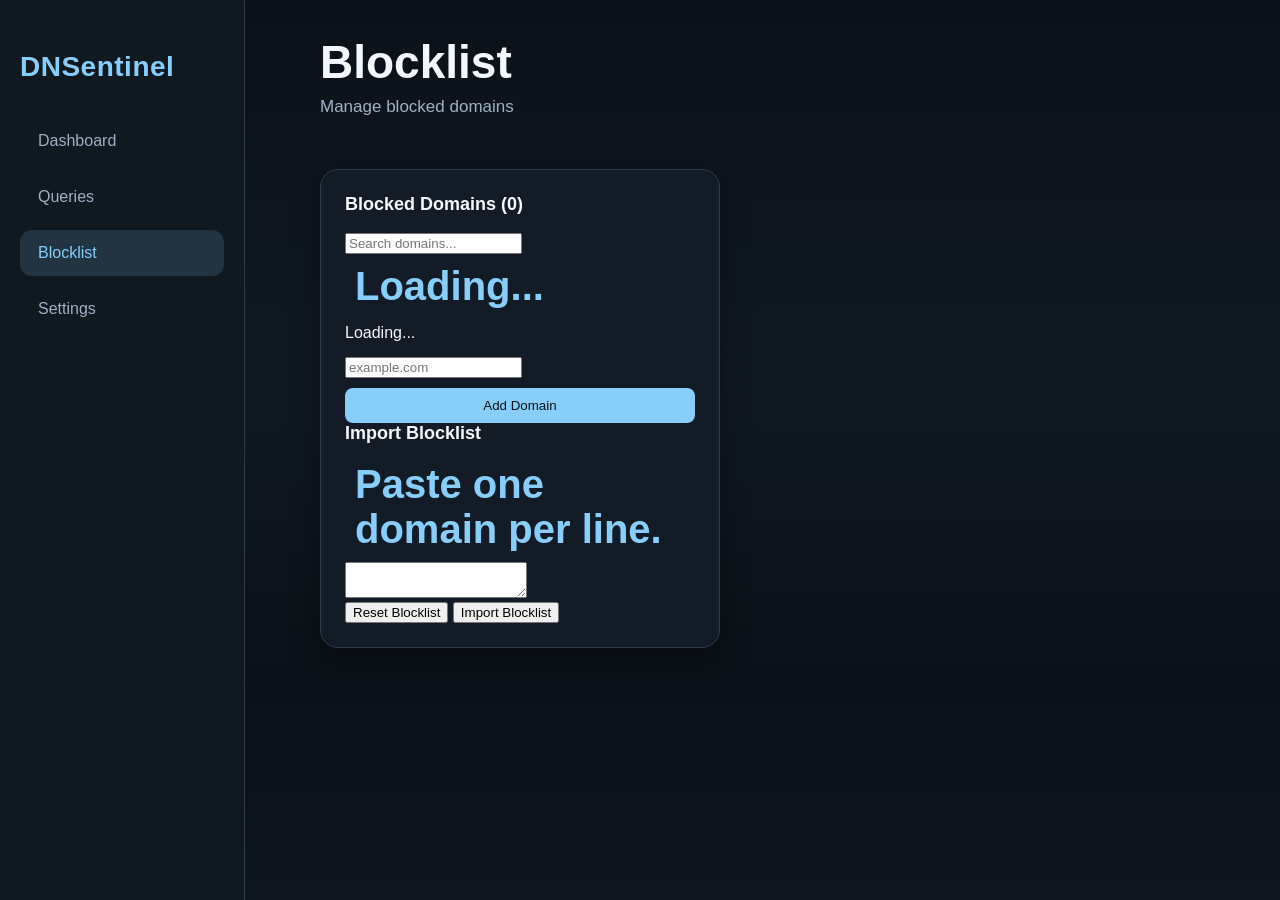
==== data/blocklist.html @ ae34e049 "Redesign dashboard layout and modernize UI" ====
<!DOCTYPE html>
<html>

<head>
    <meta charset="UTF-8">
    <title>DNSentinel - Blocklist</title>
    <link rel="stylesheet" href="style.css">
</head>

<body>

    <div class="sidebar">
        <h2>DNSentinel</h2>

        <a href="/">
            Dashboard
        </a>

        <a href="/queries.html">
            Queries
        </a>

        <a href="/blocklist.html" class="active">
            Blocklist
        </a>

        <a href="/settings.html">
            Settings
        </a>
    </div>

    <div class="content">
        <div class="header">
            <div>
                <h1>Blocklist</h1>

                <p class="subtitle">
                    Manage blocked domains
                </p>
            </div>
        </div>
    

        <div class="card blocklist-card">

            <h2>Blocked Domains
                <span id="blocklist-count">(0)</span>
            </h2>
            <input
                id="blocklist-search"
                type="text"
                placeholder="Search domains...">
            <p id="blocklist-results">
                Loading...
            </p>
            <div id="blocklist">
                Loading...
            </div>

            <input
                id="new-domain"
                type="text"
                placeholder="example.com"
            >

            <button id="add-domain">
                Add Domain
            </button>

            <h2> Import Blocklist</h2>

            <p>
                Paste one domain per line.
            </p>

            <textarea
                id="import-list"
                placeholder="doubleclick.net
            ads.google.com
            tracker.com">
        </textarea>

        <br>
        <button id="reset-blocklist">
            Reset Blocklist
        </button>
        <button id="import-button">
            Import Blocklist
        </button>
        <p id="import-progress" class="hidden">
            Importing blocklist. Please wait...
        </p>

        <div id="import-summary" class="summary-card hidden">

            <h3>
                Import Complete
            </h3>


        <p>
            Added:
            <span id="import-added"></span>
        </p>

        <p>
            Duplicates:
            <span id="import-duplicates">0</span>
        </p>

        <p>
            Ignored:
            <span id="import-ignored">0</span>
        </p>

        <button id="close-summary">
            Close
        </button>

        
        </div>
    </div>
    </div>

    <script src="/blocklist.js"></script>
</body>
</html>
---- data/style.css ----
:root {
    --background:#0b1118;

    --surface:#131c26;

    --surface-light:#1b2633;

    --sidebar:#101820;

    --border:#2b3b4c;

    --primary:#87CEFA;

    --primary-dark:#5bb7f5;

    --accent:#4ea8ff;

    --success:#00d084;

    --warning:#ffb020;

    --danger:#ff4d4d;

    --text:#f4f8fb;

    --secondary-text:#9fb1c3;

    --shadow:0 12px 30px rgba(0,0,0,.35);

    --radius:18px;

    --checking:#94a3b8;

}
body{

    margin: 0;

    background: 
        linear-gradient(
            180deg,
            #0b1118,
            #101923 55%,
            #0b1118
        );

        color: var(--text);

        font-family: 
            "Segoe UI",
            Inter,
            Arial,
            sans-serif;
}

h1{
   color:var(--text);
   font-size: 46px;
   margin: 0;

   font-weight: 700;
    }

.header { 
    display: flex;
    justify-content: space-between;
    align-items: flex-end;
    margin-bottom: 35px;
}


.dot {
    display: inline-block;
    width: 10px;
    height: 10px;
    background: var(--success);
    border-radius: 50%;
    margin-right: 8px;
}

.subtitle{
    color: var(--secondary-text);

    margin-top: 8px;

    font-size: 17px;
}

.cards {
    display: grid;

    grid-template-columns: 
        repeat(
            auto-fit,
            minmax(240px,1fr)
        );
    
        gap:22px;

        margin-bottom: 30px;
}

.card {
    background: var(--surface);

    border:1px solid var(--border);

    border-radius: var(--radius);

    padding: 24px;

    box-shadow: var(--shadow);

    transition: 
        transform .18s,
        border-color .18s,
        box-shadow .18s;
}

.card:hover{
    transform:translateY(-4px);
    border-color: var(--primary);

    box-shadow:0 16px 36px rgba(0,0,0,.45);
}


.card h2 {
    font-size: 18px;
    font-weight: 600;
    color: var(--text);
    margin-top: 0;
    margin-bottom: 18px;
}

.card p {
    font-size: 40px;
    font-weight: bold;
    margin: 10px;
    color: var(--primary);
}

table {
    border-collapse: collapse;
    width: 100%;
    overflow: hidden;

    border-radius: 12px;
}

th {
    background: #222;
    color: var(--primary);
}

th,td {
    border: 1px solid var(--border);
    padding: 12px;
}

tr:nth-child(even) {
    background: #1b1b1b;
}

tr:hover {
    background: #333;
}

.action {
    padding: 5px 10px;
    border-radius: 12px;
    font-weight: bold;
    font-size: 14px;
}

.blocked {
    background: var(--danger);
    color: white;
}

.forwarded {
    background: var(--primary);
    color: #111;
}


.cache_hit {
    background: var(--accent);
    color: white;
}

footer {

    margin-top: 50px;
    padding: 20px;

    background: var(--surface);

    border-radius: 12px;

    color: var(--secondary-text);

    text-align: center;
}

footer h3 {
    color: var(--primary);

    margin-bottom: 5px;
}

footer label {

    cursor: pointer;
}

.breakdown {
    margin: 30px 0;
}
.bar-group {
    margin-bottom: 18px;
}

.bar-background {
    width: 100%;
    height: 20px;

    background: #2a2a2a;

    border-radius: 10px;

    overflow: hidden;
}

.bar {
    height: 100%;
    width: 0%;

    transition:width 0.4s ease;
}

.forwarded-bar {
    background: var(--primary);
}

.blocked-bar {
    background: var(--danger);
}

.cache-bar {
    background: var(--accent);
}

.bar-group label {

    display: block;

    margin-bottom: 5px;

    color: white;

}

.bar-group span {

    color: var(--secondary-text);

}

#top-blocked td:first-child{
    width: 50px;

    text-align: center;

    color: var(--primary);

    font-weight: bold;
}

#top-blocked td:last-child
{
    width: 80px;

    text-align: right;

    font-weight: bold;
}

#top-blocked tr:nth-child(1) td:first-child {
    color: gold;
}

#top-blocked tr:nth-child(2) td:first-child {
    color: silver;
}

#top-blocked tr:nth-child(3) td:first-child {
    color: #cd7f32;
}

.settings-container {

    position: fixed;

    top: 20px;
    right: 20px;
}

#settings-button {

    background: var(--card);

    color: var(--primary);

    border: none;

    font-size: 28px;

    width: 50px;
    height: 50px;

    border-radius: 50%;

    cursor: pointer;

    transition: transform 0.3s ease;

    display: flex;
    align-items: center;
    justify-content: center;
}

#settings-button:hover{

    transform: rotate(45deg);
}

#settings-panel {
    position: absolute;

    right: 0;
    top: 60px;

    width: 280px;

    background: var(--surface);

    padding: 20px;

    border-radius: 12px;

    box-shadow: 0px 5px 15px #00000066;

    opacity: 0;

    transform: translateY(-20px);

    pointer-events: none;

    transition: 
        opacity 0.3s ease,
        transform 0.3s ease;
}

#settings-panel.open {

    opacity: 1;

    transform: translateY(0);

    pointer-events: auto;
}

#settings-panel label {

    display: block;

    margin: 15px 0;
}

#settings-panel input[type="text"] {

    width: 100%;

    margin-top: 5px;

    padding: 8px;

    background: #111;

    color: white;

    border: 1px solid var(--border);

    border-radius: 6px;
}

#save-settings{

    width: 100%;

    padding: 10px;

    border: none;

    border-radius: 8px;

    background: var(--primary);

    cursor: pointer;

    color: var(--background);

}

#restore-settings{
    width: 100%;

    padding: 10px;

    border: none;

    border-radius: 8px;

    background: var(--background);

    cursor: pointer;

    color: var(--primary);
}

#settings-button img {

    width: 24px;
    height: 24px;

    display: block;

    margin: auto;

    pointer-events: none;
}

#settingStatus {
    margin-top: 10px;
    font-weight: bold;
    color: var(--warning);
}

.blocklist-card {
    width: 350px;
}

#blocklist {
    margin: 15px 0;
}

.blocklist-entry {

    display: flex;

    justify-content: space-between;

    align-items: center;

    background: #222;

    padding: 8px;

    margin-bottom: 8px;

    border-radius: 8px;

}

.remove-domain {

    background: var(--danger);

    color: white;

    border: none;

    border-radius: 6px;

    padding: 5px 10px;

    cursor: pointer;
}

#add-domain {
    width: 100%;

    margin-top: 10px;

    padding: 10px;

    border: none;

    border-radius: 8px;

    background: var(--primary);

    color: var(--background);

    cursor: pointer;
}

#dns-status {
    font-size: 24px;
}

.sidebar{

    position: fixed;

    top: 0;

    left: 0;

    width: 245px;
    height: 100vh;

    padding: 28px 20px;

    box-sizing: border-box;

    background: var(--sidebar);

    border-right: 1px solid var(--border);

    overflow-y: auto;
}

.sidebar h2{

    color: var(--primary);

    margin-bottom: 35px;

    font-size: 28px;

    letter-spacing: .5px;
}

.sidebar a{
    display:flex;

    align-items: center;

    height: 46px;

    padding: 0 18px;

    margin-bottom: 10px;

    text-decoration: none;

    color: var(--secondary-text);

    border-radius: 12px;

    transition:
        background .2s,
        color .2s,
        transform .15s;

}

.sidebar a:hover{

    background: rgba(135,206,250,.12);

    color: var(--primary);

    transform: translateX(4px);
}

.content {
    margin-left: 285px;

    padding: 35px;
}

.summary-card
{
    margin-top: 20px;
    padding: 20px;

    border-radius: 10px;

    background: #1f2937;

    border-left: 5px solid #22c55e;
}

.summary-card h3{
    margin-top: 0;
}

.summary-card p {
    margin: 8px 0;
}

.summary-card button{
    margin-top: 10px;
}

.hidden
{
    display:none;
}

.card-status{

    display: block;

    margin-top: 10px;

    color: var(--secondary-text);

    font-size: 13px;
}

button{

    transition: 
        transform .15s ease,
        opacity .15s ease;
}

button:hover{

    transform: translateY(-2px);

    opacity: .95;
}

button:active{

    transform: translateY(0);
}


.status-dot
{
    display: inline-block;

    width: 12px;
    height: 12px;

    border-radius: 50%;

    background: var(--checking);

    margin-right: 8px;

    transition: background 0.3s ease;
}

#query-trend
{
    margin-left: 6px;

    font-size: 20px;

    font-weight: bold;

    position: relative;
    top:-10px;

    transition: color 0.3s ease;

}

.stats-grid{

    display: grid;

    grid-template-columns:repeat(auto-fit,minmax(200px,1fr));

    gap:20px;

    margin-bottom: 25px;

}

.dashboard-row{

    display:grid;

    grid-template-columns: 2fr 1fr;
    
    gap: 20px;

    margin-bottom: 25px;

    align-items: start;
}

.wide-card{

    width: 100%;

    box-sizing: border-box;
}

.health-grid{
    display: grid;

    gap: 12px;

    margin-top: 15px;
}

.query-rate-display{

    display: flex;

    align-items: center;

    gap: 12px;

    font-size: 42px;

    font-weight: bold;

    color: var(--primary);
}


.compact-table{

    width: 100%;
}

.compact-table td,
.compact-table th{

    padding: 10px;
}


.sidebar a.active{
    background:rgba(135,206,250,.15);
    color:var(--primary);
}

.topbar{
    display: flex;
    justify-content: space-between;
    align-items: center;

    gap: 24px;

    margin-bottom: 30px;

    padding: 20px 24px;

    background: rgba(19,28,38,.75);

    border: 1px solid var(--border);

    border-radius: var(--radius);

    box-shadow: var(--shadow);
}

.topbar-left{
    min-width: 0;
}

.system-chip{

    display: flex;
    align-items: center;

    padding: 10px 15px;

    background: var(--surface-light);

    border: 1px solid var(--border);

    border-radius: 999px;

    color: var(--secondary-text);

    white-space: nowrap;
}


.stat-card{
    min-width: 0;
}

.stat-card .stat-label{
    display: block;
    
    color: var(--secondary-text);

    font-size: 14px;

    font-weight: 600;

    letter-spacing: .4px;

    text-transform: uppercase;
}

.stat-card h2{
    margin: 14px 0 0;

    color: var(--primary);

    font-size: 38px;

    line-height: 1;

    font-weight: 700;
}

.dashboard-row{
    align-items: start;
}

.card h2{
    margin: 0 0 18px;

    color: var(--text);

    font-size: 18px;

    font-weight: 600;
}

.breakdown{
    margin: 0;
}

.bar-group{
    display: grid;

    grid-template-columns: 90px minmax(0,1fr) 45px;

    align-items: center;

    gap: 12px;

    margin-bottom: 18px;
}

.bar-group label{
    margin: 0;

    color: var(--secondary-text);

    font-size: 14px;
}

.bar-group span{
    text-align: right;

    font-size: 14px;
}

.bar-background{
    height: 10px;

    background: var(--surface-light);

    border-radius:999px;
}

.compact-table th{
    background: var(--surface-light);

    color: var(--primary);

    text-align: left;
}

.compact-table tr:nth-child(even){
    background:rgba(255,255,255,.02);
}

.compact-table tr:hover{
    background:rgba(135,206,250,.07);
}

footer{
    margin-top: 30px;

    background: var(--surface);

    border: 1px solid var(--border);
}

@media (max-width:1000px){

    .dashboard-row{
        grid-template-columns: 1fr;
    }

    .topbar{
        align-items: flex-start;
    }

    .topbar-right{
        flex-wrap: wrap;
        justify-content: flex-end;
    }
}

@media (max-width:700px){

    .sidebar{
        position: static;

        width: 100%;
        height: auto;

        display: flex;
        flex-wrap: wrap;

        gap: 8px;

        padding: 16px;
    }

    .sidebar h2{
        width: 100%;

        margin: 0 0 10px;
    }

    .sidebar a{
        margin: 0;
    }

    .content{
        margin-left: 0;

        padding: 20px;
    }

    .topbar{
        flex-direction: column;
    }

    .topbar-right{
        justify-content: flex-start;
    }

    h1{
        font-size: 36px;
    }

    .bar-group{
        grid-template-columns: 1fr;
        gap: 7px;
    }
    .bar-group span{
        text-align: left;
    }


}
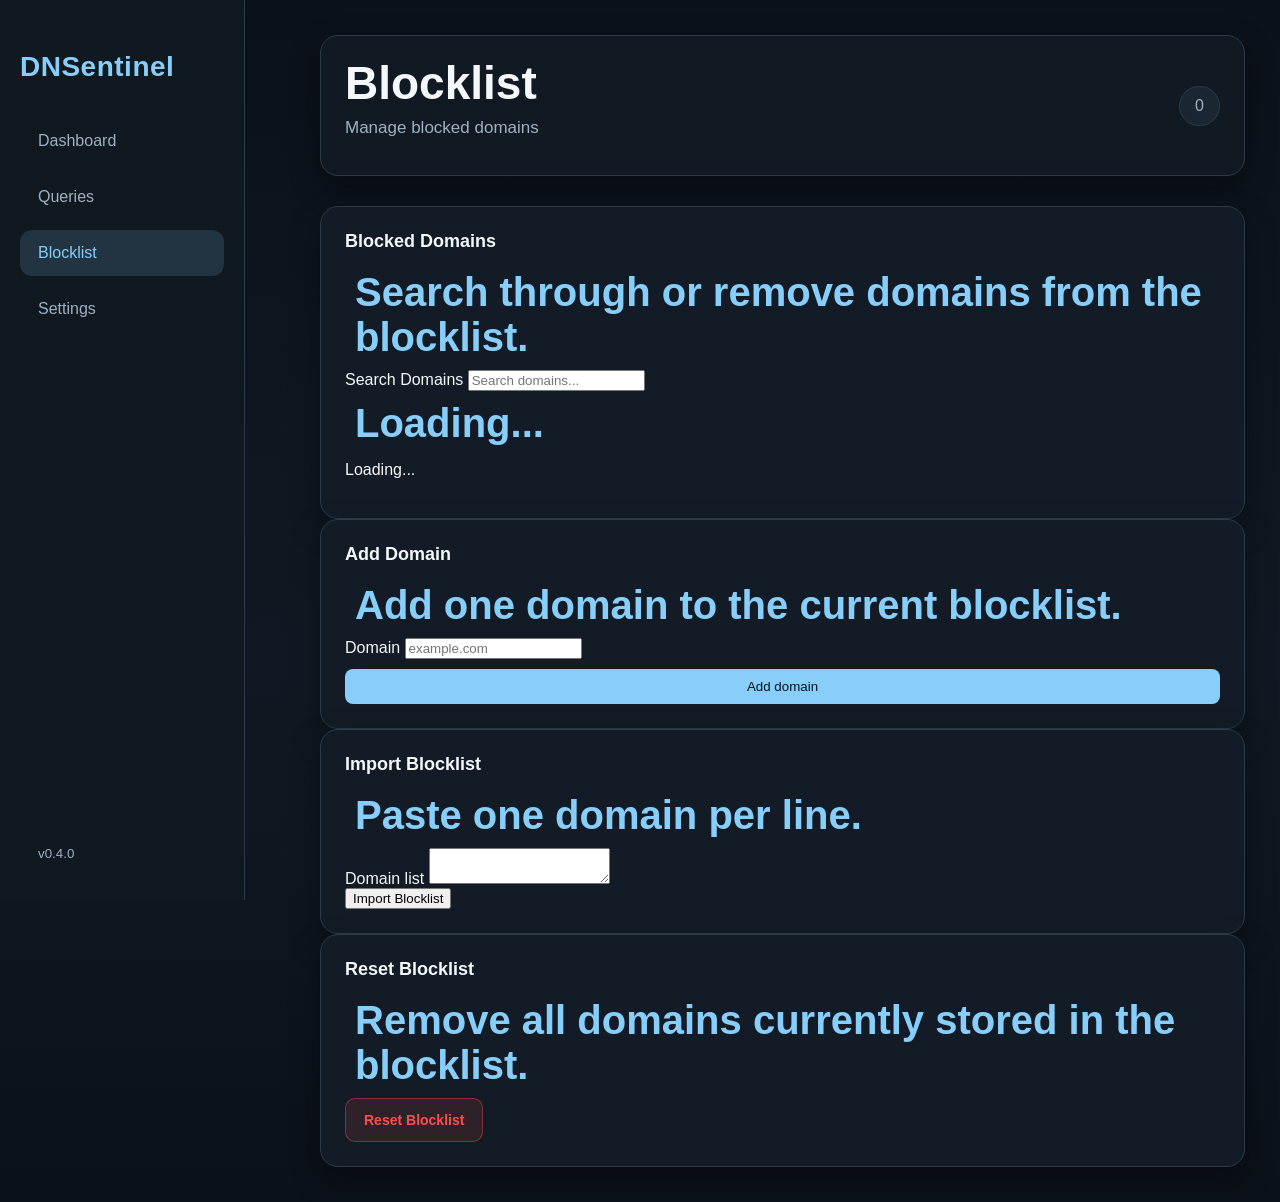
==== commit f6db2c84: "Refactor Blocklist.html" ====
--- a/data/blocklist.html
+++ b/data/blocklist.html
@@ -3,124 +3,188 @@
 
 <head>
     <meta charset="UTF-8">
+    <meta
+        name="viewport"
+        content="width=device-width, initial-scale=1.0">
     <title>DNSentinel - Blocklist</title>
     <link rel="stylesheet" href="style.css">
 </head>
 
 <body>
 
-    <div class="sidebar">
+    <aside class="navbar">
         <h2>DNSentinel</h2>
+        <nav>
+            <a href="/">Dashboard</a>
+            <a href="/queries.html">Queries</a>
+            <a href="/blocklist.html" class="active">Blocklist</a>
+            <a href="/settings.html">Settings</a>
+        </nav>
+        <div class="navbar-ftr">
+            <small>v0.4.0</small>
+        </div>
 
-        <a href="/">
-            Dashboard
-        </a>
+    </aside>
 
-        <a href="/queries.html">
-            Queries
-        </a>
+    <main class="content">
+        
+        <header class="topbar">
 
-        <a href="/blocklist.html" class="active">
-            Blocklist
-        </a>
 
-        <a href="/settings.html">
-            Settings
-        </a>
-    </div>
-
-    <div class="content">
-        <div class="header">
-            <div>
+            <div class="topbar-left">
                 <h1>Blocklist</h1>
 
                 <p class="subtitle">
                     Manage blocked domains
                 </p>
             </div>
-        </div>
-    
 
-        <div class="card blocklist-card">
+            <div class="topbar-right">
 
-            <h2>Blocked Domains
-                <span id="blocklist-count">(0)</span>
-            </h2>
-            <input
-                id="blocklist-search"
-                type="text"
-                placeholder="Search domains...">
-            <p id="blocklist-results">
-                Loading...
-            </p>
-            <div id="blocklist">
-                Loading...
+                <div class="system-chip">
+
+                    <span id="blocklist-count">
+                        0
+                    </span>
+                </div>
             </div>
-
-            <input
-                id="new-domain"
-                type="text"
-                placeholder="example.com"
-            >
-
-            <button id="add-domain">
-                Add Domain
-            </button>
-
-            <h2> Import Blocklist</h2>
-
-            <p>
-                Paste one domain per line.
-            </p>
-
-            <textarea
-                id="import-list"
-                placeholder="doubleclick.net
-            ads.google.com
-            tracker.com">
-        </textarea>
-
-        <br>
-        <button id="reset-blocklist">
-            Reset Blocklist
-        </button>
-        <button id="import-button">
-            Import Blocklist
-        </button>
-        <p id="import-progress" class="hidden">
-            Importing blocklist. Please wait...
-        </p>
-
-        <div id="import-summary" class="summary-card hidden">
-
-            <h3>
-                Import Complete
-            </h3>
+        </header>
 
 
-        <p>
-            Added:
-            <span id="import-added"></span>
-        </p>
 
-        <p>
-            Duplicates:
-            <span id="import-duplicates">0</span>
-        </p>
+        <div class="blocklist-layout">
 
-        <p>
-            Ignored:
-            <span id="import-ignored">0</span>
-        </p>
+            <section class="card blocklist-browser-card">
+                <h2>
+                    Blocked Domains
+                </h2>
 
-        <button id="close-summary">
-            Close
-        </button>
+                <p class="card-description">
+                    Search through or remove domains from the blocklist.
+                </p>
 
-        
+
+                <div class="blocklist-input-control">
+
+                    <label for="blocklist-search">
+                        Search Domains
+                    </label>
+
+                    <input
+                        id="blocklist-search"
+                        type="text"
+                        placeholder="Search domains..."
+                        autocomplete="off">
+                </div>
+
+
+
+                <p id="blocklist-results">
+                    Loading...
+                </p>
+
+                <div id="blocklist" class="blocklist-domain-list">
+
+                    Loading...
+                </div>
+            </section>
+            <div class="blocklist-management">
+                <!--Single domain import-->
+                <section class="card blocklist-add-card">
+
+                    <h2>
+                        Add Domain
+                    </h2>
+
+                    <p class="card-description">
+                        Add one domain to the current blocklist.
+                    </p>
+
+                    <div class="blocklist-input-control">
+
+                        <label for="new-domain">
+                            Domain
+                        </label>
+
+                        <input
+                            id="new-domain"
+                            type="text"
+                            placeholder="example.com"
+                            autocomplete="off">
+                    </div>
+
+                    <button id="add-domain" class="primary-button">
+
+                        Add domain
+
+                    </button>
+                </section>
+                    <!-- Multiple domain import-->
+                <section class="card blocklist-import-card">
+
+                    <h2>
+                        Import Blocklist
+                    </h2>
+                    <p class="card-description">
+                        Paste one domain per line.
+                    </p>
+
+                    <div class="blocklist-input-control">
+                        <label for="import-list">
+                            Domain list
+                        </label>
+
+
+
+                        <textarea id="import-list"
+                            placeholder="doubleclick.net&#10;ads.google.com&#10;tracker.com">
+                        </textarea>    
+                    </div>
+                    <button 
+                        id="import-button"
+                        class="primary-button">
+                        Import Blocklist
+                    </button>
+                    <p
+                        id="import-progress"
+                        class="hidden">
+                        Importing blocklist. Please wait...
+                    </p>
+                    <div id="import-summary" class="summary-card hidden">
+                        <h3>
+                            Import Complete
+                        </h3>
+                        <p>
+                            Added:
+                            <span id="import-added">0</span>
+                        </p>
+                        <p>
+                            Duplicates:
+                            <span id="import-duplicates">0</span>
+                        </p>
+                        <p>
+                            Ignored:
+                            <span id="import-ignored">0</span>
+                        </p>
+                        <button id="close-summary">
+                            Close
+                        </button>
+                    </div>
+                </section>
+
+                <section class="card blocklist-danger-card">
+                    <h2>Reset Blocklist</h2>
+                    <p class="card-description">
+                        Remove all domains currently stored in the blocklist.
+                    </p>
+                    <button id="reset-blocklist"
+                    class="danger-button">
+                    Reset Blocklist
+                    </button>
+                </section>
+            </div>
         </div>
-    </div>
-    </div>
+    </main>
 
     <script src="/blocklist.js"></script>
 </body>
--- a/data/style.css
+++ b/data/style.css
@@ -5,7 +5,7 @@
 
     --surface-light:#1b2633;
 
-    --sidebar:#101820;
+    --navbar:#101820;
 
     --border:#2b3b4c;
 
@@ -510,7 +510,7 @@
     font-size: 24px;
 }
 
-.sidebar{
+.navbar{
 
     position: fixed;
 
@@ -525,14 +525,17 @@
 
     box-sizing: border-box;
 
-    background: var(--sidebar);
+    background: var(--navbar);
 
     border-right: 1px solid var(--border);
 
     overflow-y: auto;
-}
-
-.sidebar h2{
+
+    display: flex;
+    flex-direction: column;
+}
+
+.navbar h2{
 
     color: var(--primary);
 
@@ -543,7 +546,7 @@
     letter-spacing: .5px;
 }
 
-.sidebar a{
+.navbar a{
     display:flex;
 
     align-items: center;
@@ -567,7 +570,14 @@
 
 }
 
-.sidebar a:hover{
+.navbar-ftr{
+    margin-top: auto;
+    color: var(--secondary-text);
+    padding: 10px 18px;
+    align-items: center;
+}
+
+.navbar a:hover{
 
     background: rgba(135,206,250,.12);
 
@@ -741,7 +751,7 @@
 }
 
 
-.sidebar a.active{
+.navbar a.active{
     background:rgba(135,206,250,.15);
     color:var(--primary);
 }
@@ -770,6 +780,12 @@
     min-width: 0;
 }
 
+.topbar-right{
+    display: flex;
+    align-items: center;
+    gap: 12px;
+}
+
 .system-chip{
 
     display: flex;
@@ -913,7 +929,7 @@
 
 @media (max-width:700px){
 
-    .sidebar{
+    .navbar{
         position: static;
 
         width: 100%;
@@ -927,13 +943,13 @@
         padding: 16px;
     }
 
-    .sidebar h2{
+    .navbar h2{
         width: 100%;
 
         margin: 0 0 10px;
     }
 
-    .sidebar a{
+    .navbar a{
         margin: 0;
     }
 
@@ -966,6 +982,388 @@
 
 }
 
-
-
-
+/*queries page overides*/
+
+.query-toolbar-card{
+    margin-bottom: 25px;
+}
+
+.query-toolbar-card:hover,
+.query-table-card:hover{
+    transform:none;
+    border-color: var(--border);
+    box-shadow: var(--shadow);
+}
+
+.query-toolbar{
+    display: grid;
+    grid-template-columns: 
+        minmax(240px, 2fr)
+        repeat(3,minmax(145px, 1fr))
+        minmax(130px,0.8fr);
+
+    gap:16px;
+    align-items: end;
+}
+
+.query-control{
+    display: flex;
+    flex-direction: column;
+
+    min-width: 0;
+}
+
+.query-control label,
+.control-label{
+    display: block;
+
+    margin-bottom: 8px;
+
+    color: var(--secondary-text);
+
+    font-size: 13px;
+    font-weight: 600;
+
+    letter-spacing: 0.35px;
+    text-transform: uppercase;
+}
+
+.query-control input,
+.query-control select{
+    width: 100%;
+    height: 44px;
+
+    box-sizing: border-box;
+
+    padding: 0 13px;
+
+    background: var(--surface-light);
+
+    color: var(--text);
+
+    border: 1px solid var(--border);
+    border-radius: 10px;
+
+    font-family: inherit;
+    font-size: 14px;
+
+    outline: none;
+
+    transition: 
+        border-color 0.2s ease,
+        box-shadow .2s ease,
+        background 0.2s ease;
+}
+
+.query-control input::placeholder{
+    color: #718397;
+}
+
+.query-control input:hover,
+.query-control select:hover{
+    border-color: #45627d;
+}
+
+.query-control input:focus,
+.query-control select:focus{
+    border-color: var(--primary);
+
+    box-shadow: 
+        0 0 0 3px rgba( 135,206, 250,0.12);
+
+    background: #1e2a38;
+
+}
+
+.query-control select{
+    cursor: pointer;
+}
+
+.query-control select option{
+    background: var(--surface-light);
+    color: var(--text);
+}
+
+.query-clear-control{
+    justify-content: flex-end;
+}
+
+.danger-button{
+    height: 44px;
+
+    padding: 0 18px;
+
+    background: rgba(255,77, 77,.12);
+
+    color: var(--danger);
+
+    border: 1px solid rgba(255, 77,77,.4);
+    border-radius: 10px;
+
+    font-family: inherit;
+    font-size: 14px;
+    font-weight: 600;
+
+    cursor: pointer;
+}
+
+.danger-button:hover{
+    background: rgba( 255,77,77, .2);
+
+    border-color: var(--danger);
+
+    opacity: 1;
+}
+
+.danger-button:focus{
+    outline: none;
+
+    box-shadow: 
+        0 0 0 3px rgba(255,77,77,0.15);
+}
+
+.query-status{
+    min-height: 18px;
+
+    margin: 16px 0 0;
+
+    color: var(--secondary-text);
+
+    font-size: 14px;
+    font-weight: 500;
+}
+
+.query-table-card{
+    width:100%;
+    box-sizing: border-box;
+}
+
+.query-table-header{
+    display: flex;
+
+    justify-content: space-between;
+    align-items: center;
+
+    gap: 20px;
+
+    margin-bottom: 18px;
+}
+
+.query-table-header h2{
+    margin: 0 0 5px;
+}
+
+.query-table-card .table-subtitle{
+    margin: 0;
+
+    color: var(--secondary-text);
+
+    font-size: 14px;
+
+    font-weight: 400;
+}
+
+.table-scroll{
+    width: 100%;
+
+    overflow-x: auto;
+
+    border: 1px solid var(--border);
+    border-radius: 12px;
+}
+
+.query-table{
+    width: 100%;
+    min-width: 650px;
+
+    border-collapse: collapse;
+
+    background: var(--surface);
+}
+
+.query-table th{
+    padding:13px 15px;
+
+    background:var(--surface-light);
+
+    color:var(--primary);
+
+    border-top:none;
+    border-left: none;
+    border-right: none;
+    border-bottom: 1px solid var(--border);
+
+    font-size: 13px;
+    font-weight: 600;
+
+    letter-spacing: 0.35px;
+    text-align: left;
+    text-transform: uppercase;
+}
+
+.query-table td{
+    padding: 14px 15px;
+
+    color:var(--text);
+
+    border-top: none;
+    border-right: none;
+    border-left: none;
+    border-bottom: 1px solid rgba(43, 59, 76, .75);
+
+    font-size: 14px;
+}
+
+.query-table th:first-child,
+.query-table td:first-child{
+    width: 170px;
+}
+
+.query-table th:last-child,
+.query-table td:last-child{
+    width: 130px;
+}
+
+.query-table td:nth-child(2){
+    overflow-wrap: anywhere;
+}
+
+.query-table tbody tr{
+    background: transparent;
+
+    transition: background .15s ease;
+}
+
+.query-table tbody tr:nth-child(even){
+
+    background: rgba(255, 255, 255,0.018);
+}
+
+.query-table tbody tr:hover
+{
+    background: rgba(135, 206,250, 0.07);
+}
+
+.query-table tbody tr:last-child td
+{
+    border-bottom: none;
+}
+.query-table .action
+{
+    display: inline-flex;
+    
+    align-items: center;
+    justify-content: center;
+
+    min-width: 78px;
+
+    padding: 6px 10px;
+
+    box-sizing: border-box;
+
+    border-radius: 999px;
+
+    font-size: 12px;
+
+    font-weight: bold;
+    letter-spacing: 0.25px;
+}
+
+query-table .blocked{
+    background: rgba(255, 77, 77, 0.15);
+
+    color:#ff8585;
+
+    border: 1px solid rgba(255, 77, 77, 0.35);
+}
+
+.query-table .forwarded
+{
+    background: rgba(135, 206,250,0.14);
+
+    color: var(--primary);
+
+    border: 1px solid rgba(135, 206, 250,0.3);
+}
+
+.query-table .cache_hit
+{
+    background: rgba(78, 168, 255, 0.14);
+
+    color:#8bbfff;
+
+    border: 1px solid rgba(78, 168, 255, 0.32);
+}
+
+.live-dot{
+    display: inline-block;
+    width: 9px;
+    height: 9px;
+    margin-right: 8px;
+    background: var(--success);
+    border-radius: 50%;
+    box-shadow: 0 0 0 4px rgba(0, 208, 132, 0.1);
+
+    animation:livePulse 2.0s infinite;
+}
+
+@keyframes livePulse
+{
+    0%
+    {
+        opacity: 1;
+        box-shadow: 0 0 0 4px rgba(0, 208, 132, 0.1);
+
+    }
+    50%{
+        opacity: 0.7;
+        box-shadow: 0 0 0 7px rgba(0, 208, 132, 0.03);
+
+    }
+    100%
+    {
+        opacity: 1;
+        box-shadow: 
+        0 0 0 4px rgba(0, 208, 132, 0.1);
+    }
+}
+
+@media (max-width: 1200px)
+{
+    .query-toolbar
+    {
+            grid-template-columns: minmax(240px, 2fr)
+            repeat(2, minmax(150px, 1fr));
+    }
+    .query-clear-control{
+        justify-content: flex-end;
+    }
+}
+
+/*mobile */
+@media (max-width: 700px)
+{
+    .query-toolbar{
+        grid-template-columns: 1fr;
+    }
+    .query-clear-control{
+        justify-content: flex-start;
+    }
+    .danger-button
+    {
+        width: 100%;
+    }
+    .query-table-card{
+        padding: 18px;
+    }
+    .query-table-header{
+        align-items: flex-start;
+    }
+
+    .query-table th:first-child,
+    .query-table td:first-child{
+    
+        width: 145px;
+    }
+    }
+
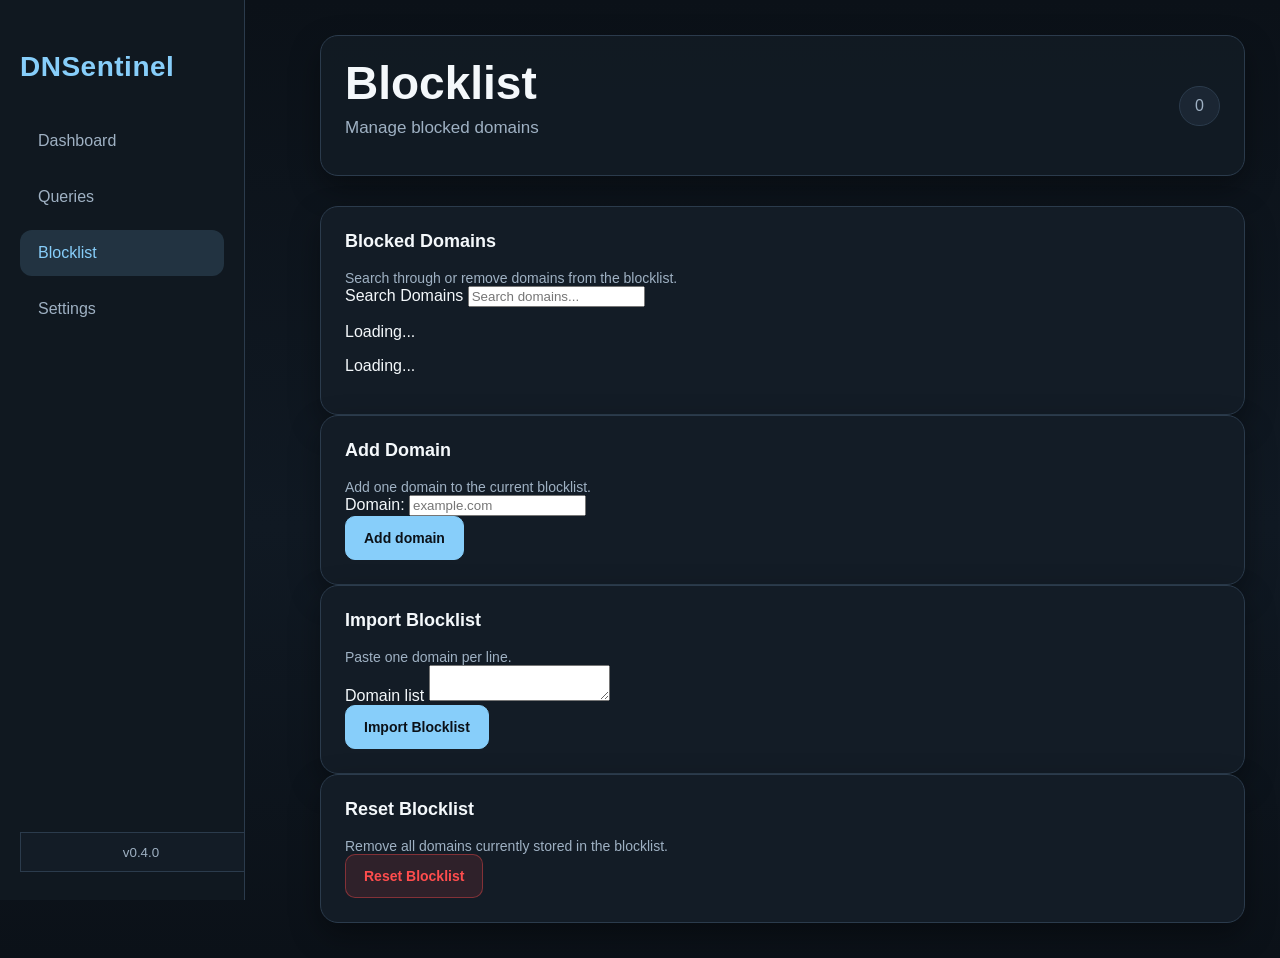
==== commit fa2b6eff: "Simplify frontend structure and reuse shared styles" ====
--- a/data/blocklist.html
+++ b/data/blocklist.html
@@ -20,9 +20,9 @@
             <a href="/blocklist.html" class="active">Blocklist</a>
             <a href="/settings.html">Settings</a>
         </nav>
-        <div class="navbar-ftr">
+        <footer class="navbar-ftr">
             <small>v0.4.0</small>
-        </div>
+        </footer>
 
     </aside>
 
@@ -31,7 +31,7 @@
         <header class="topbar">
 
 
-            <div class="topbar-left">
+            <div>
                 <h1>Blocklist</h1>
 
                 <p class="subtitle">
@@ -41,7 +41,7 @@
 
             <div class="topbar-right">
 
-                <div class="system-chip">
+                <div class="status-chip">
 
                     <span id="blocklist-count">
                         0
@@ -103,7 +103,7 @@
                     <div class="blocklist-input-control">
 
                         <label for="new-domain">
-                            Domain
+                            Domain:
                         </label>
 
                         <input
@@ -113,7 +113,7 @@
                             autocomplete="off">
                     </div>
 
-                    <button id="add-domain" class="primary-button">
+                    <button id="add-domain" class="primary-btn">
 
                         Add domain
 
@@ -141,8 +141,8 @@
                         </textarea>    
                     </div>
                     <button 
-                        id="import-button"
-                        class="primary-button">
+                        id="import-btn"
+                        class="primary-btn">
                         Import Blocklist
                     </button>
                     <p
@@ -178,7 +178,7 @@
                         Remove all domains currently stored in the blocklist.
                     </p>
                     <button id="reset-blocklist"
-                    class="danger-button">
+                    class="danger-btn">
                     Reset Blocklist
                     </button>
                 </section>
--- a/data/style.css
+++ b/data/style.css
@@ -110,14 +110,19 @@
     padding: 24px;
 
     box-shadow: var(--shadow);
-
-    transition: 
+    width: 100%;
+    box-sizing: border-box;
+}
+
+.interactive-card{
+    transition:
         transform .18s,
-        border-color .18s,
-        box-shadow .18s;
-}
-
-.card:hover{
+        border-color .18s
+        box-shadow .18s
+        ;
+}
+
+.interactive-card:hover{
     transform:translateY(-4px);
     border-color: var(--primary);
 
@@ -133,13 +138,6 @@
     margin-bottom: 18px;
 }
 
-.card p {
-    font-size: 40px;
-    font-weight: bold;
-    margin: 10px;
-    color: var(--primary);
-}
-
 table {
     border-collapse: collapse;
     width: 100%;
@@ -189,7 +187,7 @@
     color: white;
 }
 
-footer {
+.page-ftr {
 
     margin-top: 50px;
     padding: 20px;
@@ -203,13 +201,14 @@
     text-align: center;
 }
 
-footer h3 {
+.page-ftr h3 {
     color: var(--primary);
 
     margin-bottom: 5px;
 }
 
-footer label {
+
+.page-ftr label {
 
     cursor: pointer;
 }
@@ -239,15 +238,15 @@
     transition:width 0.4s ease;
 }
 
-.forwarded-bar {
+.progress-forwarded {
     background: var(--primary);
 }
 
-.blocked-bar {
+.progress-blocked {
     background: var(--danger);
 }
 
-.cache-bar {
+.progress-cache {
     background: var(--accent);
 }
 
@@ -306,7 +305,7 @@
     right: 20px;
 }
 
-#settings-button {
+#settings-btn {
 
     background: var(--card);
 
@@ -330,7 +329,7 @@
     justify-content: center;
 }
 
-#settings-button:hover{
+#settings-btn:hover{
 
     transform: rotate(45deg);
 }
@@ -429,17 +428,6 @@
     color: var(--primary);
 }
 
-#settings-button img {
-
-    width: 24px;
-    height: 24px;
-
-    display: block;
-
-    margin: auto;
-
-    pointer-events: none;
-}
 
 #settingStatus {
     margin-top: 10px;
@@ -488,23 +476,6 @@
     cursor: pointer;
 }
 
-#add-domain {
-    width: 100%;
-
-    margin-top: 10px;
-
-    padding: 10px;
-
-    border: none;
-
-    border-radius: 8px;
-
-    background: var(--primary);
-
-    color: var(--background);
-
-    cursor: pointer;
-}
 
 #dns-status {
     font-size: 24px;
@@ -574,7 +545,8 @@
     margin-top: auto;
     color: var(--secondary-text);
     padding: 10px 18px;
-    align-items: center;
+    width: 100%;
+    text-align: center;
 }
 
 .navbar a:hover{
@@ -708,12 +680,6 @@
     align-items: start;
 }
 
-.wide-card{
-
-    width: 100%;
-
-    box-sizing: border-box;
-}
 
 .health-grid{
     display: grid;
@@ -776,17 +742,13 @@
     box-shadow: var(--shadow);
 }
 
-.topbar-left{
-    min-width: 0;
-}
-
 .topbar-right{
     display: flex;
     align-items: center;
     gap: 12px;
 }
 
-.system-chip{
+.status-chip{
 
     display: flex;
     align-items: center;
@@ -911,6 +873,28 @@
     border: 1px solid var(--border);
 }
 
+.card-description{
+    display: flex;
+
+    justify-content: space-between;
+    align-items: center;
+    gap: 20px;
+    margin-bottom: 18px;
+}
+
+.card-header h2{
+    margin: 0 0 5px;
+}
+
+.card-description{
+    margin: 0;
+
+    color: var(--secondary-text);
+
+    font-size: 14px;
+    font-weight: 400;
+}
+
 @media (max-width:1000px){
 
     .dashboard-row{
@@ -988,14 +972,13 @@
     margin-bottom: 25px;
 }
 
-.query-toolbar-card:hover,
-.query-table-card:hover{
+.query-toolbar-card:hover{
     transform:none;
     border-color: var(--border);
     box-shadow: var(--shadow);
 }
 
-.query-toolbar{
+.toolbar{
     display: grid;
     grid-template-columns: 
         minmax(240px, 2fr)
@@ -1006,15 +989,15 @@
     align-items: end;
 }
 
-.query-control{
+.form-group{
     display: flex;
     flex-direction: column;
 
     min-width: 0;
 }
 
-.query-control label,
-.control-label{
+.form-group label,
+.form-label{
     display: block;
 
     margin-bottom: 8px;
@@ -1028,10 +1011,10 @@
     text-transform: uppercase;
 }
 
-.query-control input,
-.query-control select{
+.form-group input,
+.form-group select,
+.form-group textarea{
     width: 100%;
-    height: 44px;
 
     box-sizing: border-box;
 
@@ -1055,17 +1038,22 @@
         background 0.2s ease;
 }
 
-.query-control input::placeholder{
+.form-group input,
+.form-group select{
+    height: 44px;
+}
+
+.form-group input::placeholder{
     color: #718397;
 }
 
-.query-control input:hover,
-.query-control select:hover{
+.form-group input:hover,
+.form-group select:hover{
     border-color: #45627d;
 }
 
-.query-control input:focus,
-.query-control select:focus{
+.form-group input:focus,
+.form-group select:focus{
     border-color: var(--primary);
 
     box-shadow: 
@@ -1075,20 +1063,20 @@
 
 }
 
-.query-control select{
+.form-group select{
     cursor: pointer;
 }
 
-.query-control select option{
+.form-group select option{
     background: var(--surface-light);
     color: var(--text);
 }
 
-.query-clear-control{
+.form-action{
     justify-content: flex-end;
 }
 
-.danger-button{
+.danger-btn{
     height: 44px;
 
     padding: 0 18px;
@@ -1107,22 +1095,55 @@
     cursor: pointer;
 }
 
-.danger-button:hover{
+.primary-btn{
+    height: 44px;
+    padding: 0 18px;
+    background: var(--primary);
+    color: var(--background);
+    border: 1px solid var(--primary);
+    border-radius: 10px;
+
+    font-family: inherit;
+    font-size: 14px;
+    font-weight: 600;
+    cursor: pointer;
+}
+
+.primary-btn:hover{
+    background: var(--primary-dark);
+    border-color: var(--primary-dark);
+
+    opacity: 1;
+}
+
+.danger-btn:hover{
     background: rgba( 255,77,77, .2);
 
     border-color: var(--danger);
-
     opacity: 1;
 }
 
-.danger-button:focus{
+.danger-btn:focus{
     outline: none;
 
     box-shadow: 
         0 0 0 3px rgba(255,77,77,0.15);
 }
 
-.query-status{
+.primary-btn:focus{
+    outline: none;
+    box-shadow: 0 0 0 3px rgba(135,206,250,0.15);
+}
+
+.primary-btn:disabled
+{
+    cursor: not-allowed;
+    opacity: 0.55;
+
+    transform: none;
+}
+
+.form-status{
     min-height: 18px;
 
     margin: 16px 0 0;
@@ -1131,26 +1152,6 @@
 
     font-size: 14px;
     font-weight: 500;
-}
-
-.query-table-card{
-    width:100%;
-    box-sizing: border-box;
-}
-
-.query-table-header{
-    display: flex;
-
-    justify-content: space-between;
-    align-items: center;
-
-    gap: 20px;
-
-    margin-bottom: 18px;
-}
-
-.query-table-header h2{
-    margin: 0 0 5px;
 }
 
 .query-table-card .table-subtitle{
@@ -1349,7 +1350,7 @@
     .query-clear-control{
         justify-content: flex-start;
     }
-    .danger-button
+    .danger-btn
     {
         width: 100%;
     }
@@ -1367,3 +1368,9 @@
     }
     }
 
+    .form-group + .primary-btn
+    {
+        width: 100%;
+        margin-top: 12px;
+    }
+
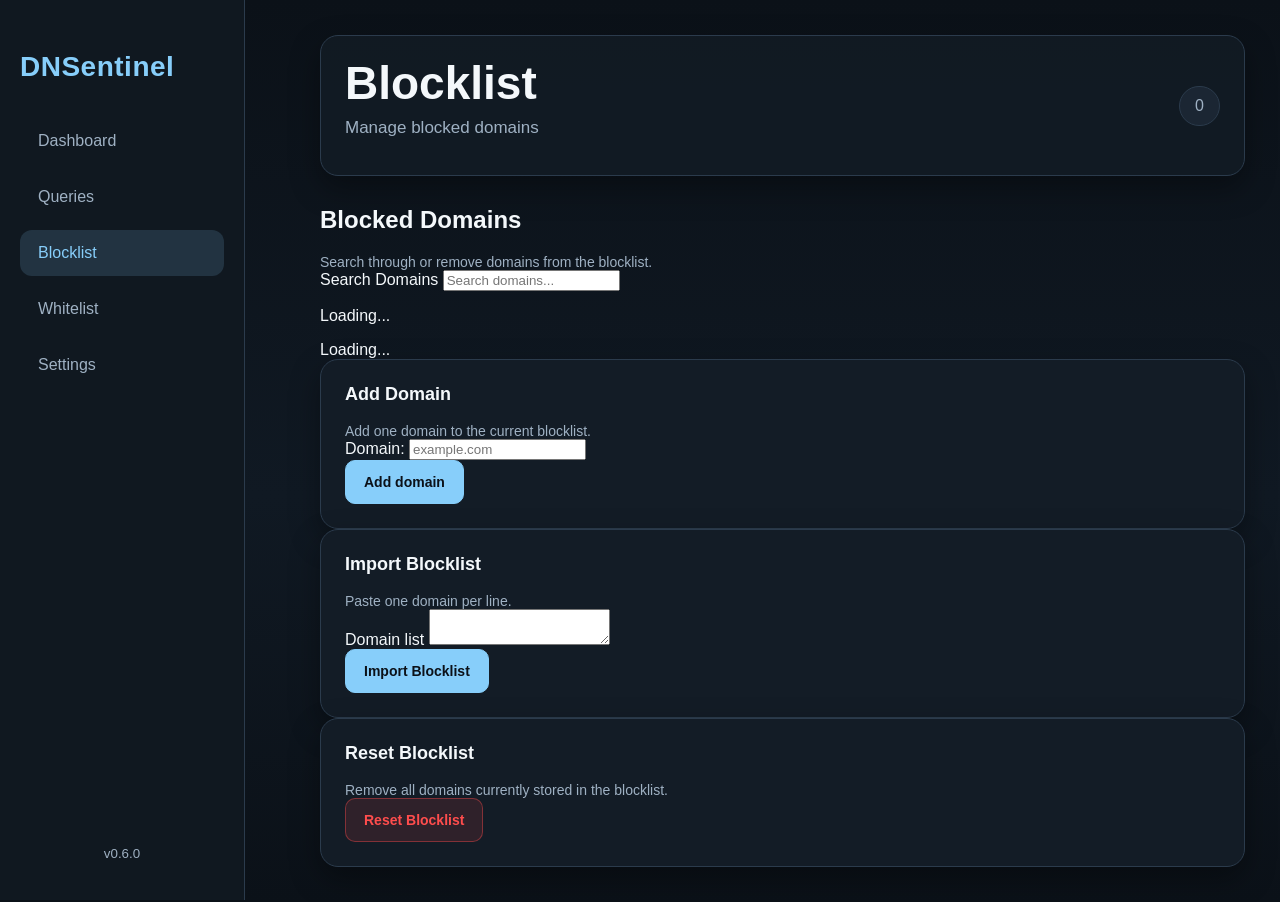
==== commit ce8afddc: "Add salted password hashing and finish v0.6 cleanup" ====
--- a/data/blocklist.html
+++ b/data/blocklist.html
@@ -18,10 +18,11 @@
             <a href="/">Dashboard</a>
             <a href="/queries.html">Queries</a>
             <a href="/blocklist.html" class="active">Blocklist</a>
+            <a href="/whitelist.html">Whitelist</a>
             <a href="/settings.html">Settings</a>
         </nav>
         <footer class="navbar-ftr">
-            <small>v0.4.0</small>
+            <small>v0.6.0</small>
         </footer>
 
     </aside>
@@ -52,9 +53,9 @@
 
 
 
-        <div class="blocklist-layout">
+        <div>
 
-            <section class="card blocklist-browser-card">
+            <section>
                 <h2>
                     Blocked Domains
                 </h2>
@@ -64,7 +65,7 @@
                 </p>
 
 
-                <div class="blocklist-input-control">
+                <div>
 
                     <label for="blocklist-search">
                         Search Domains
@@ -83,14 +84,14 @@
                     Loading...
                 </p>
 
-                <div id="blocklist" class="blocklist-domain-list">
+                <div id="blocklist">
 
                     Loading...
                 </div>
             </section>
-            <div class="blocklist-management">
+            <div>
                 <!--Single domain import-->
-                <section class="card blocklist-add-card">
+                <section class="card">
 
                     <h2>
                         Add Domain
@@ -100,7 +101,7 @@
                         Add one domain to the current blocklist.
                     </p>
 
-                    <div class="blocklist-input-control">
+                    <div>
 
                         <label for="new-domain">
                             Domain:
@@ -120,7 +121,7 @@
                     </button>
                 </section>
                     <!-- Multiple domain import-->
-                <section class="card blocklist-import-card">
+                <section class="card">
 
                     <h2>
                         Import Blocklist
@@ -129,7 +130,7 @@
                         Paste one domain per line.
                     </p>
 
-                    <div class="blocklist-input-control">
+                    <div>
                         <label for="import-list">
                             Domain list
                         </label>
@@ -172,7 +173,7 @@
                     </div>
                 </section>
 
-                <section class="card blocklist-danger-card">
+                <section class="card">
                     <h2>Reset Blocklist</h2>
                     <p class="card-description">
                         Remove all domains currently stored in the blocklist.
--- a/data/style.css
+++ b/data/style.css
@@ -61,43 +61,12 @@
    font-weight: 700;
     }
 
-.header { 
-    display: flex;
-    justify-content: space-between;
-    align-items: flex-end;
-    margin-bottom: 35px;
-}
-
-
-.dot {
-    display: inline-block;
-    width: 10px;
-    height: 10px;
-    background: var(--success);
-    border-radius: 50%;
-    margin-right: 8px;
-}
-
 .subtitle{
     color: var(--secondary-text);
 
     margin-top: 8px;
 
     font-size: 17px;
-}
-
-.cards {
-    display: grid;
-
-    grid-template-columns: 
-        repeat(
-            auto-fit,
-            minmax(240px,1fr)
-        );
-    
-        gap:22px;
-
-        margin-bottom: 30px;
 }
 
 .card {
@@ -129,15 +98,6 @@
     box-shadow:0 16px 36px rgba(0,0,0,.45);
 }
 
-
-.card h2 {
-    font-size: 18px;
-    font-weight: 600;
-    color: var(--text);
-    margin-top: 0;
-    margin-bottom: 18px;
-}
-
 table {
     border-collapse: collapse;
     width: 100%;
@@ -193,7 +153,7 @@
     padding: 20px;
 
     background: var(--surface);
-
+    border: 1px solid var(--border);
     border-radius: 12px;
 
     color: var(--secondary-text);
@@ -297,153 +257,55 @@
     color: #cd7f32;
 }
 
-.settings-container {
-
-    position: fixed;
-
-    top: 20px;
-    right: 20px;
-}
-
-#settings-btn {
-
-    background: var(--card);
-
-    color: var(--primary);
-
-    border: none;
-
-    font-size: 28px;
-
-    width: 50px;
-    height: 50px;
-
-    border-radius: 50%;
-
-    cursor: pointer;
-
-    transition: transform 0.3s ease;
-
+.settings-grid{
+    display: grid;
+    grid-template-columns: repeat(2,minmax(0, 1fr));
+    gap: 20px;
+    align-items: start;
+}
+
+.settings-actions{
+    grid-column: 1/ -1;
+}
+
+.check-row
+{
     display: flex;
     align-items: center;
-    justify-content: center;
-}
-
-#settings-btn:hover{
-
-    transform: rotate(45deg);
-}
-
-#settings-panel {
-    position: absolute;
-
-    right: 0;
-    top: 60px;
-
-    width: 280px;
-
-    background: var(--surface);
-
-    padding: 20px;
-
-    border-radius: 12px;
-
-    box-shadow: 0px 5px 15px #00000066;
-
-    opacity: 0;
-
-    transform: translateY(-20px);
-
-    pointer-events: none;
-
-    transition: 
-        opacity 0.3s ease,
-        transform 0.3s ease;
-}
-
-#settings-panel.open {
-
-    opacity: 1;
-
-    transform: translateY(0);
-
-    pointer-events: auto;
-}
-
-#settings-panel label {
-
-    display: block;
-
+    gap: 12px;
+    min-height: 44px;
+    padding: 0 14px;
+
+    background: var(--surface-light);
+    border: 1px solid var(--border);
+    border-radius: 10px;
+    color: var(--text);
+
+    cursor: pointer;
+    transition: border-color .02s ease,
+                background 0.2s ease;
+}
+
+.check-row:hover{
+    background: #1e2a38;
+    border-color: #45627d;
+}
+
+.check-row input{
+    width: 18px;
+    height: 18px;
+    margin: 0;
+
+    accent-color: var(--primary);
+
+    cursor: pointer;
+}
+
+#filterlist {
     margin: 15px 0;
 }
 
-#settings-panel input[type="text"] {
-
-    width: 100%;
-
-    margin-top: 5px;
-
-    padding: 8px;
-
-    background: #111;
-
-    color: white;
-
-    border: 1px solid var(--border);
-
-    border-radius: 6px;
-}
-
-#save-settings{
-
-    width: 100%;
-
-    padding: 10px;
-
-    border: none;
-
-    border-radius: 8px;
-
-    background: var(--primary);
-
-    cursor: pointer;
-
-    color: var(--background);
-
-}
-
-#restore-settings{
-    width: 100%;
-
-    padding: 10px;
-
-    border: none;
-
-    border-radius: 8px;
-
-    background: var(--background);
-
-    cursor: pointer;
-
-    color: var(--primary);
-}
-
-
-#settingStatus {
-    margin-top: 10px;
-    font-weight: bold;
-    color: var(--warning);
-}
-
-.blocklist-card {
-    width: 350px;
-}
-
-#blocklist {
-    margin: 15px 0;
-}
-
-.blocklist-entry {
+.filterlist-entry {
 
     display: flex;
 
@@ -545,7 +407,6 @@
     margin-top: auto;
     color: var(--secondary-text);
     padding: 10px 18px;
-    width: 100%;
     text-align: center;
 }
 
@@ -586,11 +447,6 @@
 
 .summary-card button{
     margin-top: 10px;
-}
-
-.hidden
-{
-    display:none;
 }
 
 .card-status{
@@ -797,10 +653,6 @@
     font-weight: 700;
 }
 
-.dashboard-row{
-    align-items: start;
-}
-
 .card h2{
     margin: 0 0 18px;
 
@@ -865,15 +717,7 @@
     background:rgba(135,206,250,.07);
 }
 
-footer{
-    margin-top: 30px;
-
-    background: var(--surface);
-
-    border: 1px solid var(--border);
-}
-
-.card-description{
+.card-header{
     display: flex;
 
     justify-content: space-between;
@@ -964,18 +808,6 @@
     }
 
 
-}
-
-/*queries page overides*/
-
-.query-toolbar-card{
-    margin-bottom: 25px;
-}
-
-.query-toolbar-card:hover{
-    transform:none;
-    border-color: var(--border);
-    box-shadow: var(--shadow);
 }
 
 .toolbar{
@@ -1048,12 +880,14 @@
 }
 
 .form-group input:hover,
-.form-group select:hover{
+.form-group select:hover,
+.form-group textarea:hover{
     border-color: #45627d;
 }
 
 .form-group input:focus,
-.form-group select:focus{
+.form-group select:focus,
+.form-group textarea:focus{
     border-color: var(--primary);
 
     box-shadow: 
@@ -1074,6 +908,20 @@
 
 .form-action{
     justify-content: flex-end;
+}
+
+.form-group textarea{
+    min-height: 140px;
+    padding: 12px 13px;
+
+    resize: vertical;
+}
+
+.button-row
+{
+    display: flex;
+    flex-wrap: wrap;
+    gap: 12px;
 }
 
 .danger-btn{
@@ -1109,6 +957,22 @@
     cursor: pointer;
 }
 
+.secondary-btn{
+    height: 44px;
+    padding: 0 18px;
+    background: var(--surface-light);
+    color: var(--secondary-text);
+
+    border: 1px solid var(--border);
+    border-radius: 10px;
+
+    font-family: inherit;
+    font-size: 14px;
+    font-weight: 600;
+
+    cursor: pointer;
+}
+
 .primary-btn:hover{
     background: var(--primary-dark);
     border-color: var(--primary-dark);
@@ -1123,6 +987,12 @@
     opacity: 1;
 }
 
+.secondary-btn:hover{
+    color: var(--text);
+    border-color: var(--primary);
+    opacity: 1;
+}
+
 .danger-btn:focus{
     outline: none;
 
@@ -1135,6 +1005,12 @@
     box-shadow: 0 0 0 3px rgba(135,206,250,0.15);
 }
 
+.secondary-btn:focus
+{
+    outline: none;
+    box-shadow: 0 0 0 3px rgba(135, 206, 250, 0.15);
+}
+
 .primary-btn:disabled
 {
     cursor: not-allowed;
@@ -1154,7 +1030,7 @@
     font-weight: 500;
 }
 
-.query-table-card .table-subtitle{
+.table-subtitle{
     margin: 0;
 
     color: var(--secondary-text);
@@ -1270,7 +1146,7 @@
     letter-spacing: 0.25px;
 }
 
-query-table .blocked{
+.query-table .blocked{
     background: rgba(255, 77, 77, 0.15);
 
     color:#ff8585;
@@ -1308,6 +1184,18 @@
     animation:livePulse 2.0s infinite;
 }
 
+.hidden
+{
+    display:none;
+}
+
+.stack
+{
+    display: flex;
+    flex-direction: column;
+    gap: 16px;
+}
+
 @keyframes livePulse
 {
     0%
@@ -1331,41 +1219,23 @@
 
 @media (max-width: 1200px)
 {
-    .query-toolbar
+    .toolbar
     {
             grid-template-columns: minmax(240px, 2fr)
             repeat(2, minmax(150px, 1fr));
     }
-    .query-clear-control{
-        justify-content: flex-end;
-    }
 }
 
 /*mobile */
 @media (max-width: 700px)
 {
-    .query-toolbar{
+    .toolbar{
         grid-template-columns: 1fr;
     }
-    .query-clear-control{
-        justify-content: flex-start;
-    }
+
     .danger-btn
     {
         width: 100%;
-    }
-    .query-table-card{
-        padding: 18px;
-    }
-    .query-table-header{
-        align-items: flex-start;
-    }
-
-    .query-table th:first-child,
-    .query-table td:first-child{
-    
-        width: 145px;
-    }
     }
 
     .form-group + .primary-btn
@@ -1374,3 +1244,25 @@
         margin-top: 12px;
     }
 
+    .button-row{
+        flex-direction: column;
+    }
+
+    .button-row button
+    {
+        width: 100%;
+    }
+}
+
+@media (max-width: 900px){
+    .settings-grid
+    {
+        grid-template-columns: 1fr;
+    }
+
+    .settings-actions
+    {
+        grid-column: auto;
+    }
+}
+
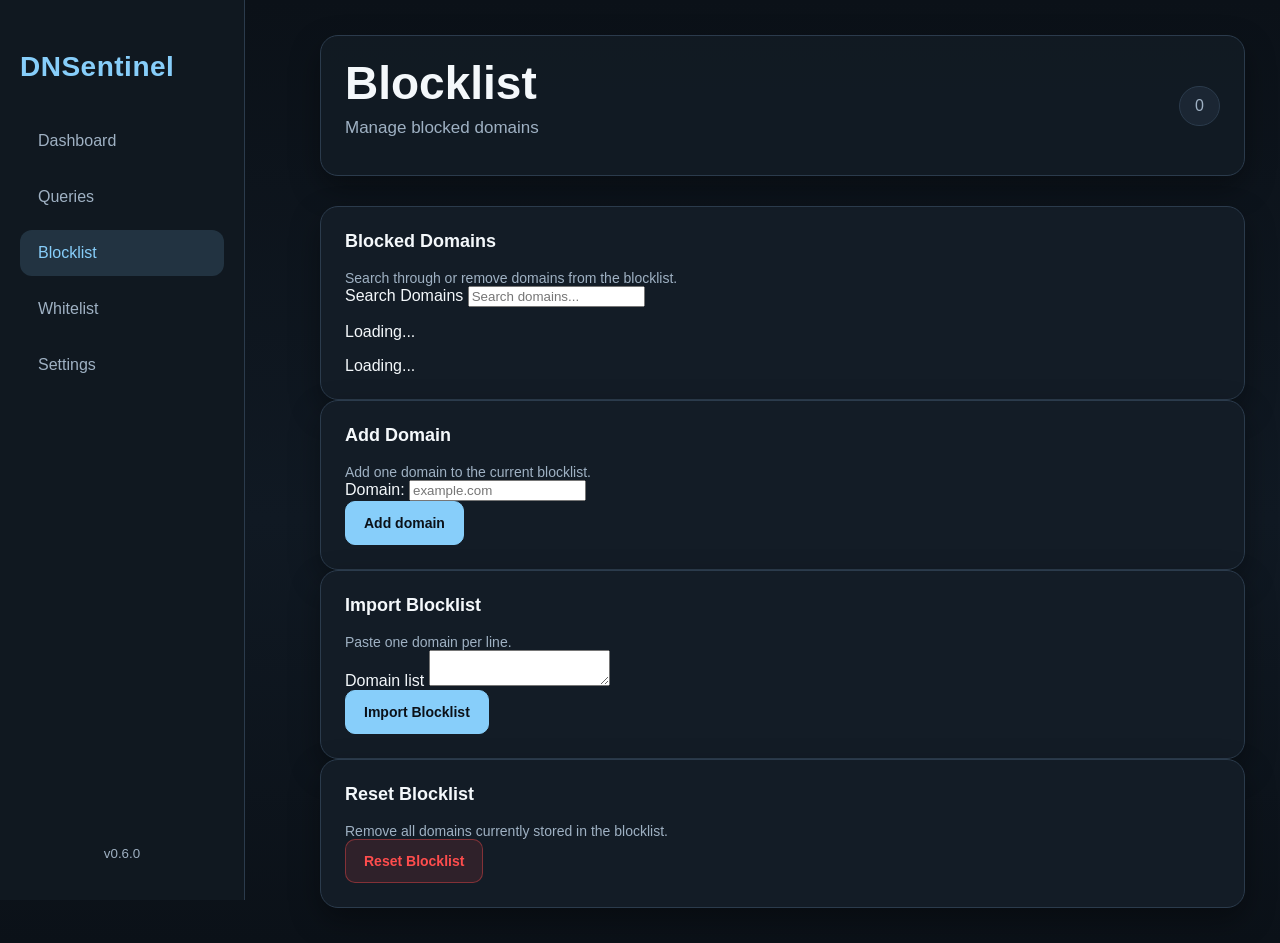
==== commit a4e1e444: "Add scrollable domain lists" ====
--- a/data/blocklist.html
+++ b/data/blocklist.html
@@ -55,7 +55,7 @@
 
         <div>
 
-            <section>
+            <section class="card">
                 <h2>
                     Blocked Domains
                 </h2>
@@ -83,8 +83,7 @@
                 <p id="blocklist-results">
                     Loading...
                 </p>
-
-                <div id="blocklist">
+                <div id="blocklist" class="filterlist-domain-list">
 
                     Loading...
                 </div>
--- a/data/style.css
+++ b/data/style.css
@@ -305,6 +305,12 @@
     margin: 15px 0;
 }
 
+.filterlist-domain-list{
+    max-height: 500px;
+    overflow-y: auto;
+    padding-right: 8px;
+}
+
 .filterlist-entry {
 
     display: flex;
@@ -336,6 +342,11 @@
     padding: 5px 10px;
 
     cursor: pointer;
+}
+
+.domain-list-window {
+    max-height: 500px;
+    overflow-y: auto;
 }
 
 
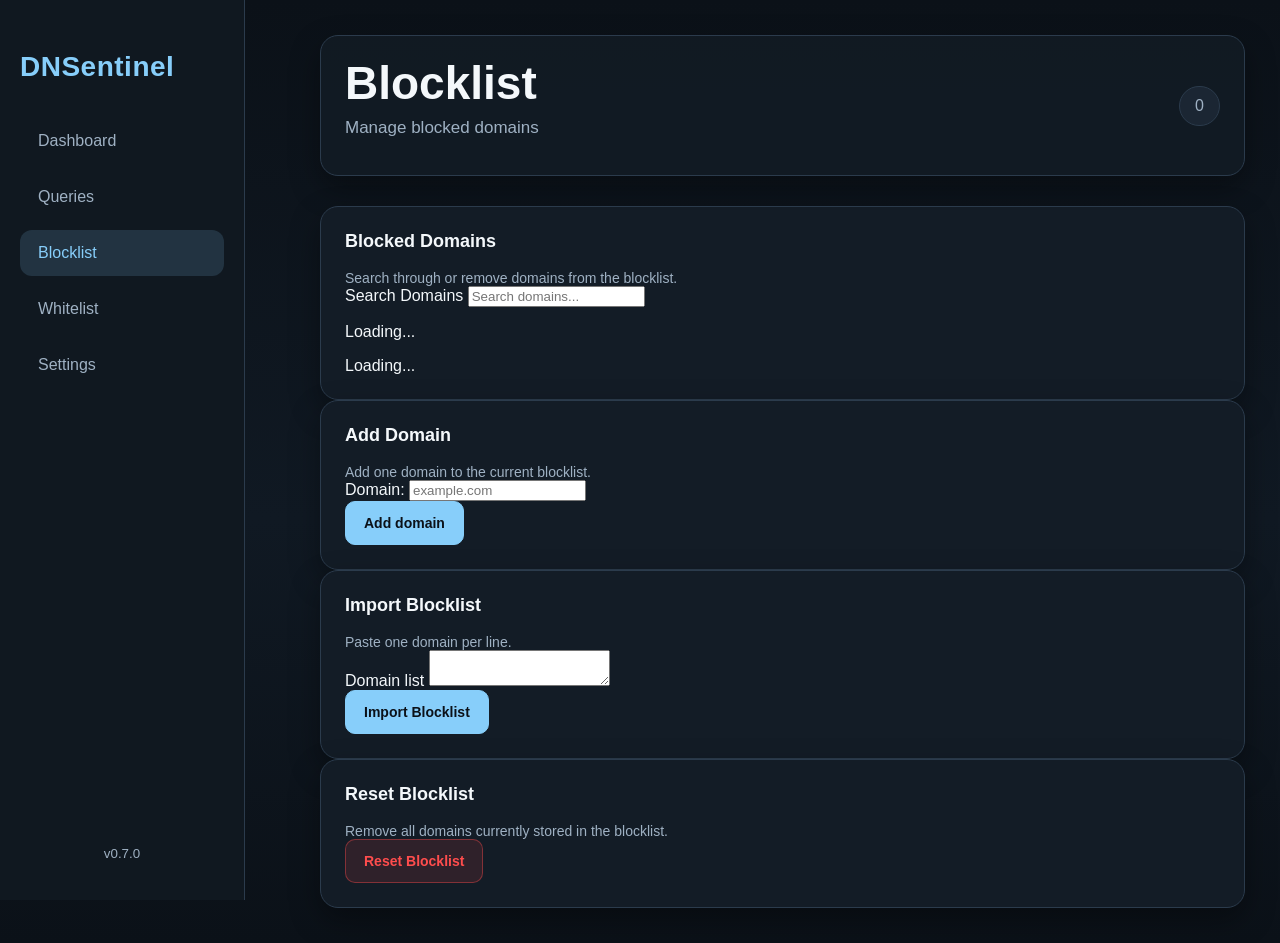
==== commit 18c94b08: "Complete v0.7 security hardening and validation" ====
--- a/data/blocklist.html
+++ b/data/blocklist.html
@@ -22,7 +22,7 @@
             <a href="/settings.html">Settings</a>
         </nav>
         <footer class="navbar-ftr">
-            <small>v0.6.0</small>
+            <small>v0.7.0</small>
         </footer>
 
     </aside>
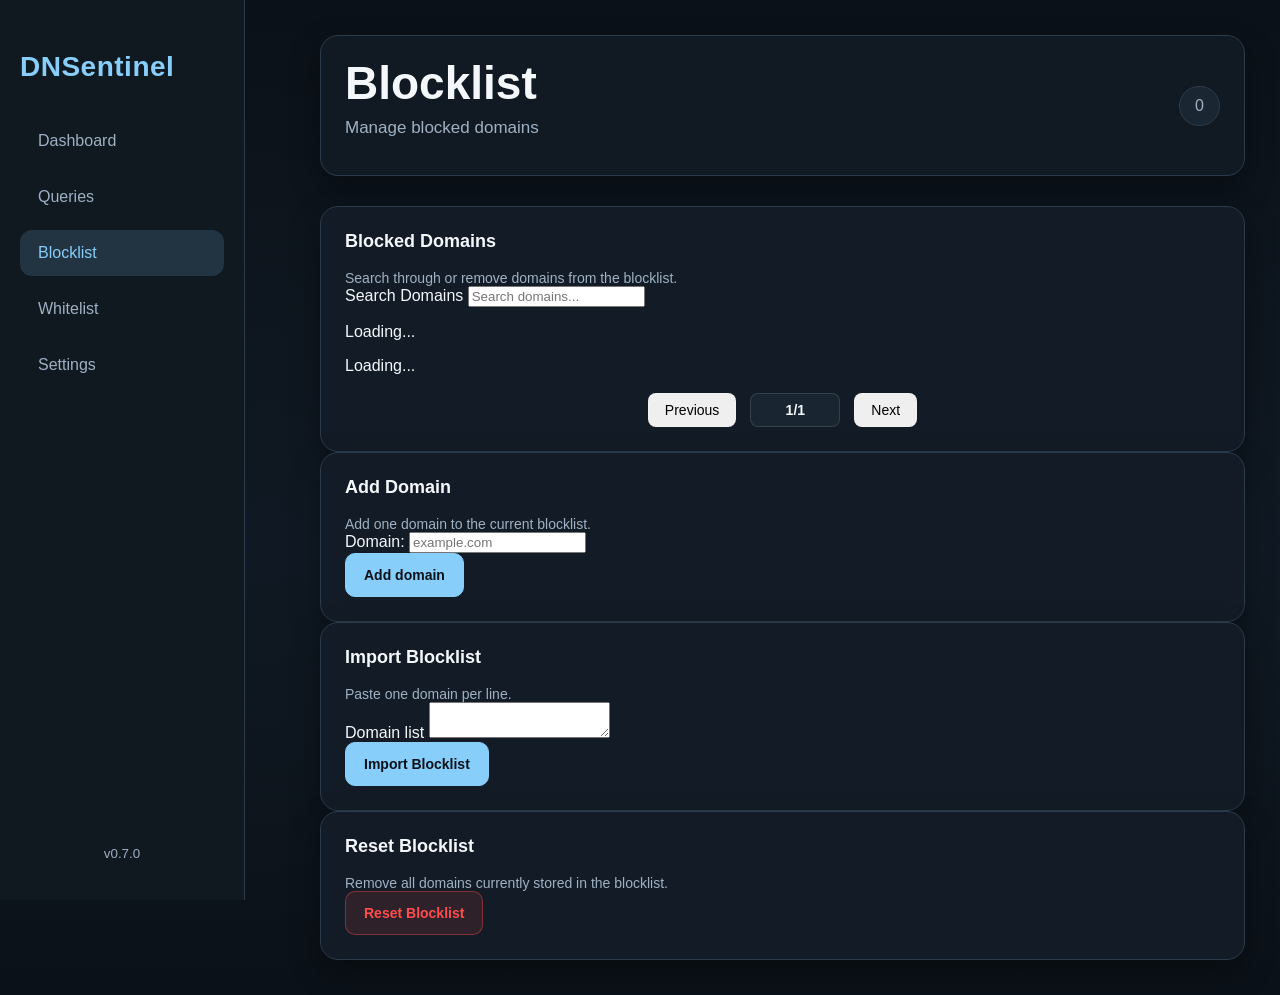
==== commit a5c3d36c: "Add blocklist pagination and server-side search" ====
--- a/data/blocklist.html
+++ b/data/blocklist.html
@@ -86,6 +86,19 @@
                 <div id="blocklist" class="filterlist-domain-list">
 
                     Loading...
+                </div>
+                <div class="pagination-controls">
+                    <button id="blocklist-prev">
+                        Previous
+                    </button>
+
+                    <span id="filterlist-page-marker">
+                        1/1
+                    </span>
+
+                    <button id="blocklist-next">
+                        Next
+                    </button>
                 </div>
             </section>
             <div>
--- a/data/style.css
+++ b/data/style.css
@@ -327,6 +327,55 @@
 
     border-radius: 8px;
 
+}
+
+.pagination-controls
+{
+    display: flex;
+    align-items: center;
+    justify-content: center;
+    gap: 14px;
+    margin-top: 18px;
+}
+
+.pagination-controls button
+{
+    padding:  8px 16px;
+    border-radius: 8px;
+    border: 1px solid rgba(255, 255, 255, 0.15);
+    cursor: pointer;
+    font-size: 14px;
+    transition: 
+        transform 0.15s ease,
+        opacity 0.15s ease;
+}
+
+.pagination-controls button:hover
+{
+    transform: translateY(-1px);
+}
+
+.pagination-controls button:active
+{
+    transform: translateY(0);
+}
+
+#filterlist-page-marker
+{
+    min-width: 64px;
+    text-align: center;
+    padding: 8px 12px;
+    border-radius: 8px;
+    font-size: 14px;
+    font-weight: 600;
+    border: 1px solid rgba(255, 255, 255, 0.12);
+    background: rgba( 135,206, 250,0.05);
+}
+
+.pagination-controls button:disabled
+{
+    opacity:  0.4;
+    cursor: not-allowed;
 }
 
 .remove-domain {
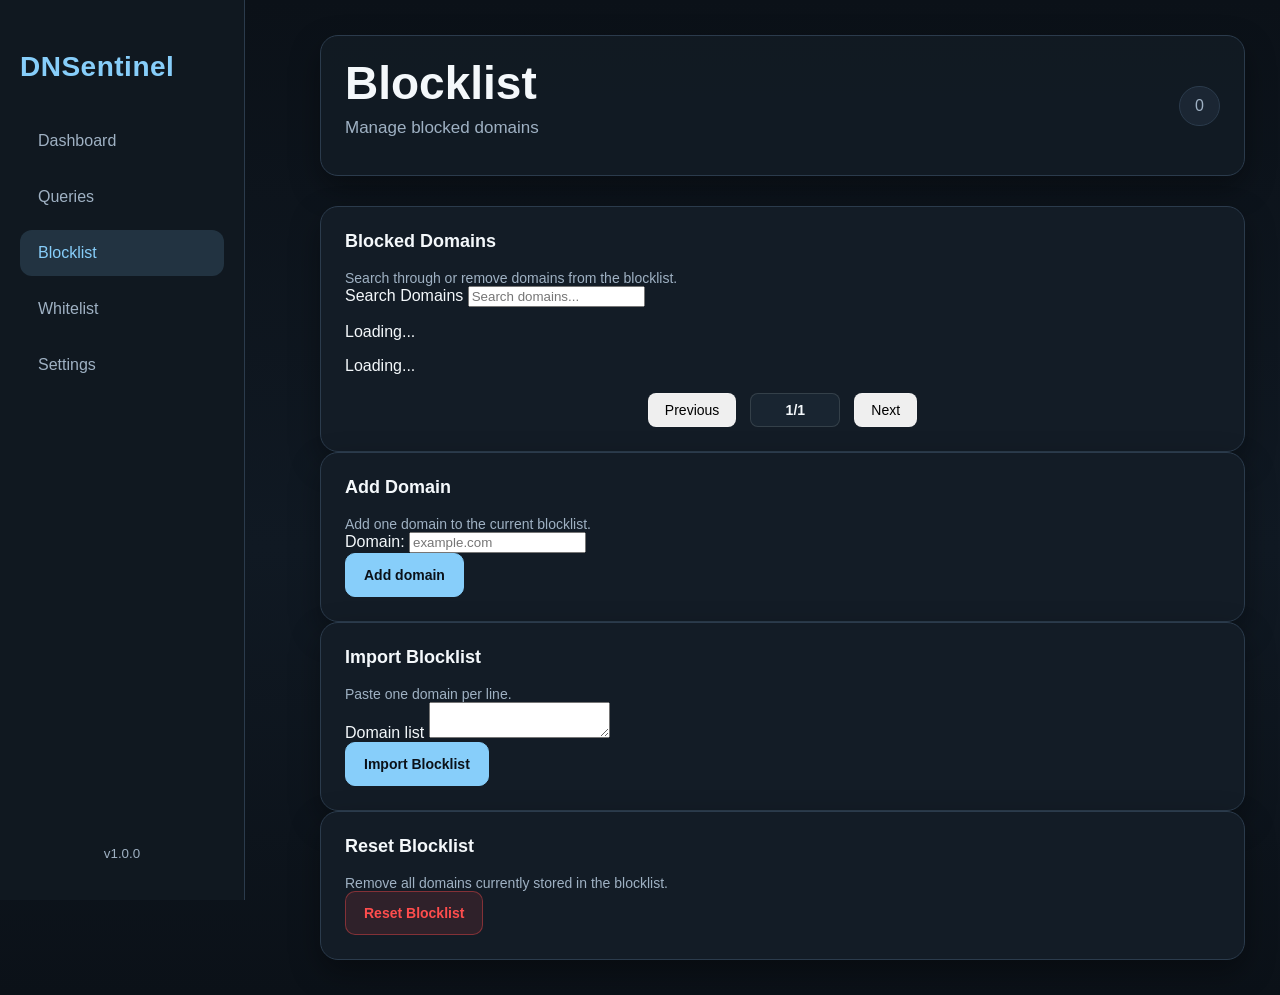
==== commit ddd67a7a: "Finalize DNSentinel v1.0 release" ====
--- a/data/blocklist.html
+++ b/data/blocklist.html
@@ -22,7 +22,7 @@
             <a href="/settings.html">Settings</a>
         </nav>
         <footer class="navbar-ftr">
-            <small>v0.7.0</small>
+            <small>v1.0.0</small>
         </footer>
 
     </aside>
